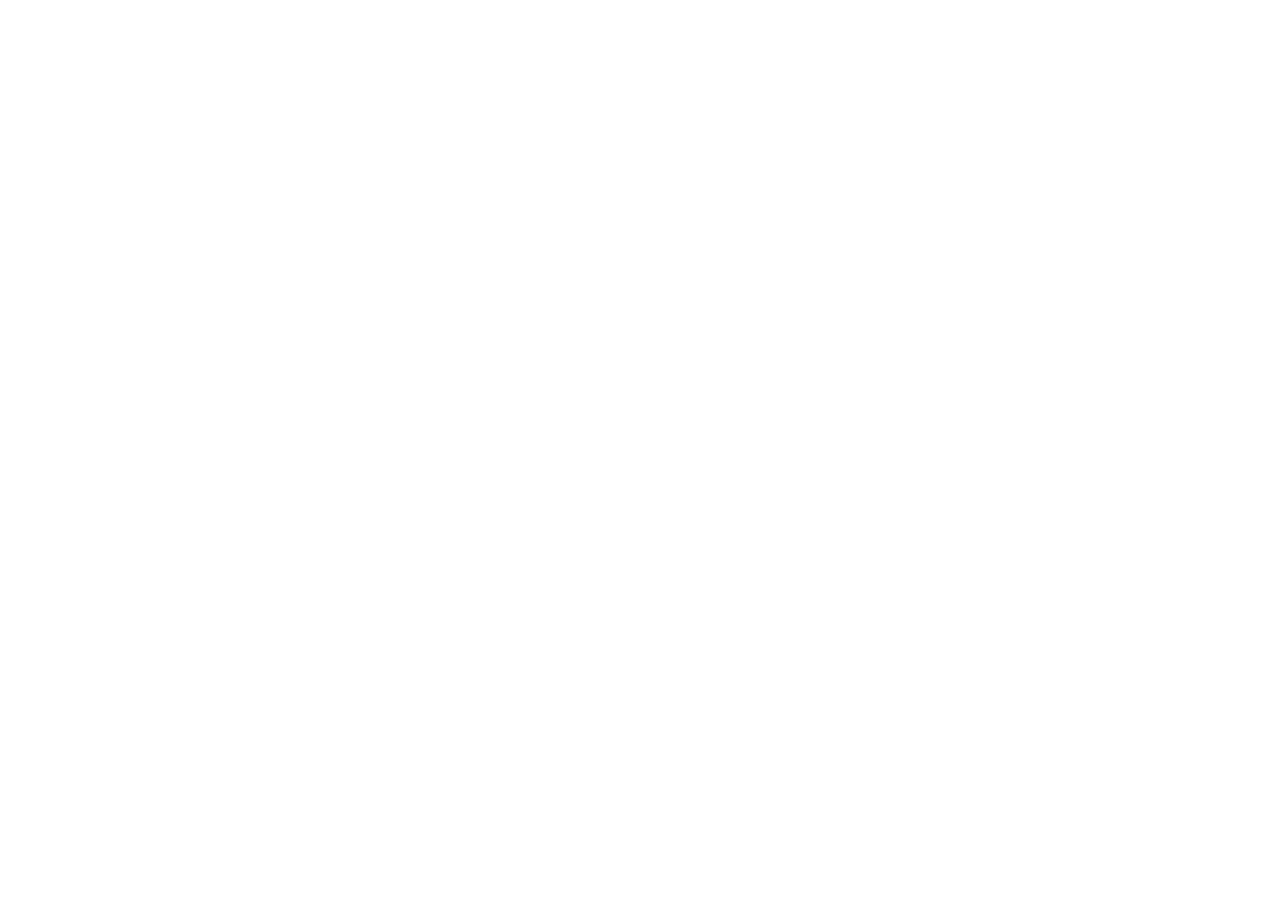
==== index.html @ 0d315c43 "Primer Estructura" ====
<!DOCTYPE html>
<html lang="en">
<head>
    <meta charset="UTF-8">
    <meta name="viewport" content="width=device-width, initial-scale=1.0">
    <title>control de gastos
    
    </title>
</head>
<body>
    
</body>
</html>
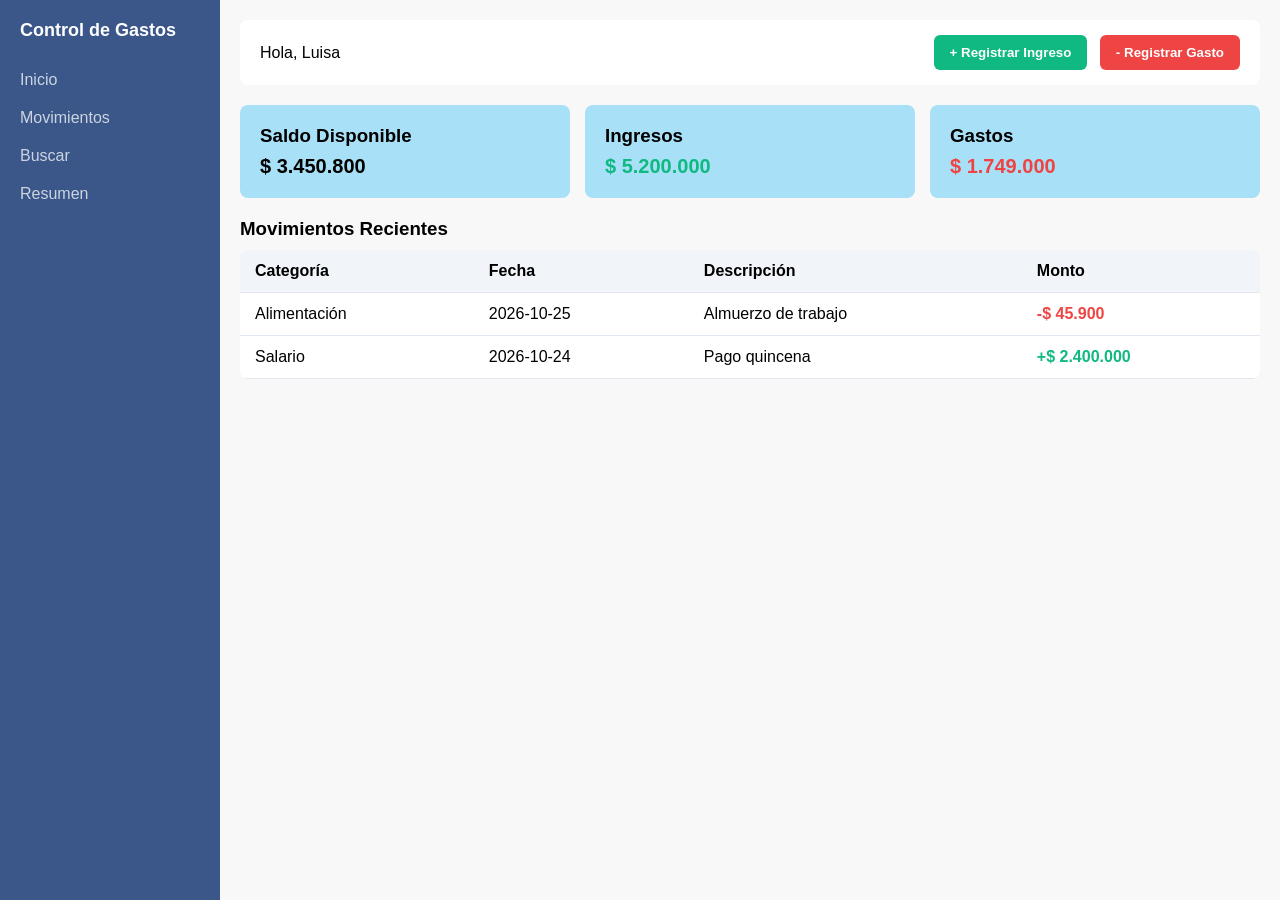
==== commit 4b96d2c0: "Maquetacion inicial" ====
--- a/index.html
+++ b/index.html
@@ -1,14 +1,82 @@
-
 <!DOCTYPE html>
-<html lang="en">
+<html lang="es">
 <head>
     <meta charset="UTF-8">
     <meta name="viewport" content="width=device-width, initial-scale=1.0">
-    <title>control de gastos
-    
-    </title>
+    <title>control de gastos</title>
+    <link rel="stylesheet" href="style.css">
 </head>
 <body>
-    
+
+    <!-- Menú -->
+    <aside>
+        <h2>Control de Gastos</h2>
+        <ul>
+            <li>Inicio</li>
+            <li>Movimientos</li>
+            <li>Buscar</li>
+            <li>Resumen</li>
+        </ul>
+    </aside>
+
+
+    <main>
+        
+        <!-- Encabezado con usuario y botones de acción -->
+        <header>
+            <span>Hola, Luisa</span>
+            <div>
+                <button class="btn btn-ingreso">+ Registrar Ingreso</button>
+                <button class="btn btn-gasto">- Registrar Gasto</button>
+            </div>
+        </header>
+
+        <!-- Tarjetas de Saldo  -->
+        <section class="tarjetas-container">
+            <div class="card">
+                <h3>Saldo Disponible</h3>
+                <p class="monto">$ 3.450.800</p>
+            </div>
+            <div class="card">
+                <h3>Ingresos</h3>
+                <p class="monto texto-ingreso">$ 5.200.000</p>
+            </div>
+            <div class="card">
+                <h3>Gastos</h3>
+                <p class="monto texto-gasto">$ 1.749.000</p>
+            </div>
+        </section>
+
+        <!-- Tabla de Movimientos Recientes -->
+        <section>
+            <h3>Movimientos Recientes</h3>
+            <table>
+                <thead>
+                    <tr>
+                        <th>Categoría</th>
+                        <th>Fecha</th>
+                        <th>Descripción</th>
+                        <th>Monto</th>
+                    </tr>
+                </thead>
+                <tbody>
+                    <tr>
+                        <td>Alimentación</td>
+                        <td>2026-10-25</td>
+                        <td>Almuerzo de trabajo</td>
+                        <td class="texto-gasto">-$ 45.900</td>
+                    </tr>
+                    <tr>
+                        <td>Salario</td>
+                        <td>2026-10-24</td>
+                        <td>Pago quincena</td>
+                        <td class="texto-ingreso">+$ 2.400.000</td>
+                    </tr>
+                </tbody>
+            </table>
+        </section>
+
+    </main>
+
 </body>
 </html>
--- a/style.css
+++ b/style.css
@@ -0,0 +1,130 @@
+
+* {
+    margin: 0;
+    padding: 0;
+    box-sizing: border-box;
+    font-family: Arial, sans-serif;
+}
+
+/* Estructura general de la aplicación */
+body {
+    display: flex;
+    min-height: 100vh;
+    background-color: #f8f8f8;
+}
+
+/* Menú Lateral */
+aside {
+    width: 220px;
+    background-color: #3b5688;
+    color: white;
+    padding: 20px;
+}
+
+aside h2 {
+    font-size: 18px;
+    margin-bottom: 20px;
+}
+
+aside ul {
+    list-style: none;
+}
+
+aside li {
+    padding: 10px 0;
+    color: #cbd5e1;
+    cursor: pointer;
+}
+
+aside li:hover {
+    color: #ffffff;
+}
+
+/* 2. Estilos del Área Principal */
+main {
+    flex: 1;
+    padding: 20px;
+}
+
+header {
+    display: flex;
+    justify-content: space-between;
+    align-items: center;
+    background-color: white;
+    padding: 15px 20px;
+    border-radius: 8px;
+    margin-bottom: 20px;
+}
+
+/* Botones de acción principal */
+.btn {
+    padding: 10px 16px;
+    border: none;
+    border-radius: 6px;
+    cursor: pointer;
+    font-weight: bold;
+    color: white;
+    margin-left: 8px;
+}
+
+.btn-ingreso {
+    background-color: #10b981; /* Verde */
+}
+
+.btn-gasto {
+    background-color: #ef4444; /* Rojo */
+}
+
+/* Secciones generales */
+section {
+    margin-bottom: 20px;
+}
+
+.tarjetas-container {
+    display: flex;
+    gap: 15px;
+}
+
+.card {
+    flex: 1;
+    background-color: rgb(168, 224, 247);
+    padding: 20px;
+    border-radius: 8px;
+}
+
+.monto {
+    font-size: 20px;
+    font-weight: bold;
+    margin-top: 8px;
+}
+
+/*montos e indicadores de saldo */
+.texto-ingreso {
+    color: #10b981;
+    font-weight: bold;
+}
+
+.texto-gasto {
+    color: #ef4444;
+    font-weight: bold;
+}
+
+/* Estilo mejorado para la tabla de movimientos */
+table {
+    width: 100%;
+    background-color: white;
+    border-collapse: collapse;
+    margin-top: 10px;
+    border-radius: 8px;
+    overflow: hidden;
+}
+
+th, td {
+    padding: 12px 15px;
+    text-align: left;
+    border-bottom: 1px solid #e2e8f0;
+}
+
+th {
+    background-color: #f1f5f9;
+}
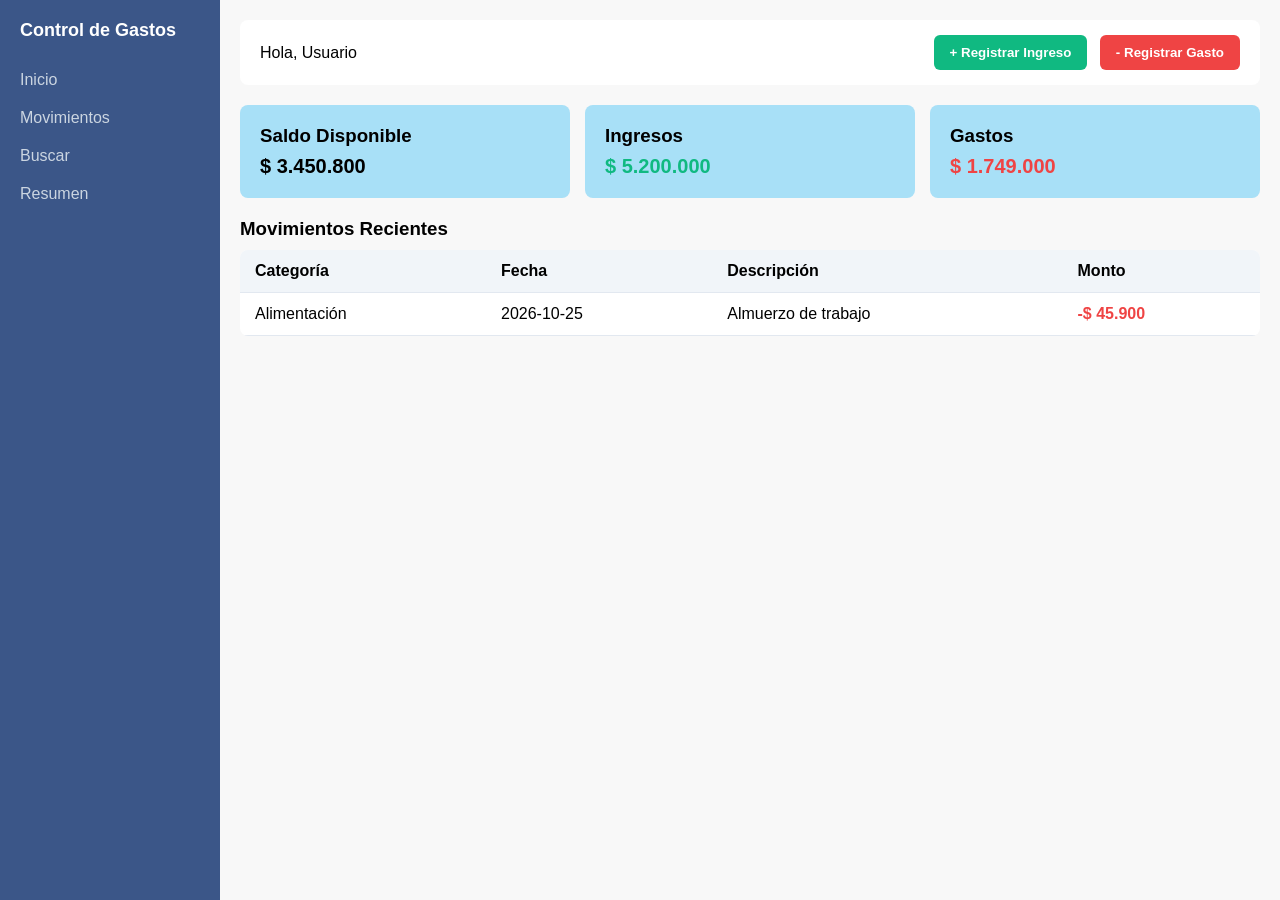
==== commit 606b1bd8: "Adelanto" ====
--- a/index.html
+++ b/index.html
@@ -3,12 +3,12 @@
 <head>
     <meta charset="UTF-8">
     <meta name="viewport" content="width=device-width, initial-scale=1.0">
-    <title>control de gastos</title>
+    <title>Control de Gastos</title>
     <link rel="stylesheet" href="style.css">
 </head>
 <body>
 
-    <!-- Menú -->
+    <!-- Menú Lateral -->
     <aside>
         <h2>Control de Gastos</h2>
         <ul>
@@ -19,19 +19,16 @@
         </ul>
     </aside>
 
-
+    <!-- Contenido Principal -->
     <main>
-        
-        <!-- Encabezado con usuario y botones de acción -->
         <header>
-            <span>Hola, Luisa</span>
+            <span>Hola, Usuario</span>
             <div>
                 <button class="btn btn-ingreso">+ Registrar Ingreso</button>
                 <button class="btn btn-gasto">- Registrar Gasto</button>
             </div>
         </header>
 
-        <!-- Tarjetas de Saldo  -->
         <section class="tarjetas-container">
             <div class="card">
                 <h3>Saldo Disponible</h3>
@@ -47,7 +44,6 @@
             </div>
         </section>
 
-        <!-- Tabla de Movimientos Recientes -->
         <section>
             <h3>Movimientos Recientes</h3>
             <table>
@@ -66,17 +62,65 @@
                         <td>Almuerzo de trabajo</td>
                         <td class="texto-gasto">-$ 45.900</td>
                     </tr>
-                    <tr>
-                        <td>Salario</td>
-                        <td>2026-10-24</td>
-                        <td>Pago quincena</td>
-                        <td class="texto-ingreso">+$ 2.400.000</td>
-                    </tr>
                 </tbody>
             </table>
         </section>
-
     </main>
 
+    <!-- Modal Formulario -->
+    <dialog id="modal-movimiento">
+        <div class="modal-content">
+            <h3>Nuevo Movimiento</h3>
+            <form id="form-movimiento">
+                <div class="form-group">
+                    <label for="tipo">Tipo de Transacción</label>
+                    <select id="tipo">
+                        <option value="gasto">Gasto (-)</option>
+                        <option value="ingreso">Ingreso (+)</option>
+                    </select>
+                </div>
+                <div class="form-group">
+                    <label for="monto">Monto ($ COP)</label>
+                    <input type="number" id="monto" placeholder="Ej. 50000" min="1" required>
+                </div>
+                <div class="form-group">
+                    <label for="categoria">Categoría</label>
+                    <select id="categoria">
+                        <option value="Alimentación">Alimentación</option>
+                        <option value="Transporte">Transporte</option>
+                        <option value="Vivienda">Vivienda</option>
+                        <option value="Salario">Salario</option>
+                        <option value="Gasto Hormiga">Gasto Hormiga</option>
+                    </select>
+                </div>
+                <div class="form-group">
+                    <label for="fecha">Fecha</label>
+                    <input type="date" id="fecha" required>
+                </div>
+                <div class="form-group">
+                    <label for="descripcion">Descripción</label>
+                
+                </div class="form-group">
+                <label for="descripcion">Descripción (opcional)</label>
+                <input type="text" id="descripcion" placeholder="Ej. Almuerzo">
+
+                <div class="modal-acciones">
+                    <button type="button" class="btn-cancelar">Cancelar</button>
+                    <button type="submit" class="btn btn-ingreso">Guardar</button>
+                </div>
+            </form>
+        </div>
+    </dialog>
+
+    <script>
+        const modal = document.getElementById('modal-movimiento');
+        const btnIngreso = document.querySelector('.btn-ingreso');
+        const btnGasto = document.querySelector('.btn-gasto');
+        const btnCancelar = document.querySelector('.btn-cancelar');
+
+        btnIngreso.addEventListener('click', () => modal.showModal());
+        btnGasto.addEventListener('click', () => modal.showModal());
+        btnCancelar.addEventListener('click', () => modal.close());
+    </script>
 </body>
 </html>
--- a/style.css
+++ b/style.css
@@ -40,7 +40,7 @@
     color: #ffffff;
 }
 
-/* 2. Estilos del Área Principal */
+/* Área Principal */
 main {
     flex: 1;
     padding: 20px;
@@ -127,4 +127,31 @@
 
 th {
     background-color: #f1f5f9;
+}
+
+.form-group {
+    display: flex;
+    flex-direction: column;
+    gap: 5px;
+    margin-bottom: 12px;
+}
+
+.form-group label {
+    font-size: 13px;
+    font-weight: bold;
+    color: #334155;
+}
+
+.form-group input,
+.form-group select {
+    padding: 10px;
+    border: 1px solid #cbd5e1;
+    border-radius: 6px;
+    font-size: 14px;
+    outline: none;
+}
+
+.form-group input:focus,
+.form-group select:focus {
+    border-color: #10b981;
 }
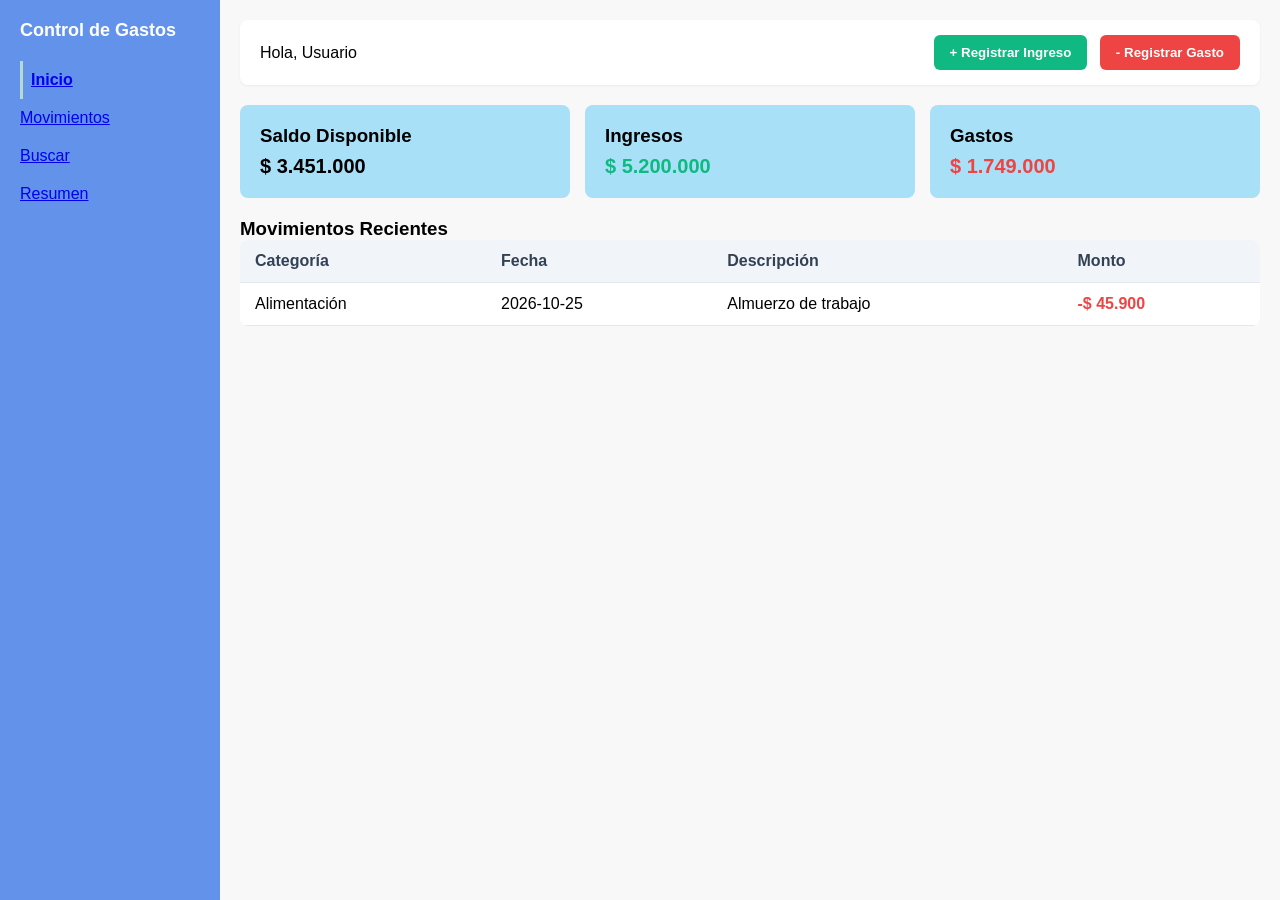
==== commit 285670a6: "Avance" ====
--- a/index.html
+++ b/index.html
@@ -3,7 +3,7 @@
 <head>
     <meta charset="UTF-8">
     <meta name="viewport" content="width=device-width, initial-scale=1.0">
-    <title>Control de Gastos</title>
+    <title>Control de Gastos - Inicio</title>
     <link rel="stylesheet" href="style.css">
 </head>
 <body>
@@ -12,10 +12,10 @@
     <aside>
         <h2>Control de Gastos</h2>
         <ul>
-            <li>Inicio</li>
-            <li>Movimientos</li>
-            <li>Buscar</li>
-            <li>Resumen</li>
+            <li class="active"><a href="index.html">Inicio</a></li>
+            <li><a href="movimientos.html">Movimientos</a></li>
+            <li><a href="buscar.html">Buscar</a></li>
+            <li><a href="resumen.html">Resumen</a></li>
         </ul>
     </aside>
 
@@ -66,43 +66,43 @@
             </table>
         </section>
     </main>
+     
+   <!-- Modal Formulario -->
+<dialog id="modal-movimiento">
+    <div class="modal-content">
+        <h3>Nuevo Movimiento</h3>
+        <form id="form-movimiento">
+            <div class="form-group">
+                <label for="tipo">Tipo de Transacción</label>
+                <select id="tipo">
+                    <option value="gasto">Gasto (-)</option>
+                    <option value="ingreso">Ingreso (+)</option>
+                </select>
+            </div>
+            
+            <div class="form-group">
+                <label for="monto">Monto ($ COP)</label>
 
-    <!-- Modal Formulario -->
-    <dialog id="modal-movimiento">
-        <div class="modal-content">
-            <h3>Nuevo Movimiento</h3>
-            <form id="form-movimiento">
-                <div class="form-group">
-                    <label for="tipo">Tipo de Transacción</label>
-                    <select id="tipo">
-                        <option value="gasto">Gasto (-)</option>
-                        <option value="ingreso">Ingreso (+)</option>
-                    </select>
-                </div>
-                <div class="form-group">
-                    <label for="monto">Monto ($ COP)</label>
-                    <input type="number" id="monto" placeholder="Ej. 50000" min="1" required>
-                </div>
-                <div class="form-group">
-                    <label for="categoria">Categoría</label>
-                    <select id="categoria">
-                        <option value="Alimentación">Alimentación</option>
-                        <option value="Transporte">Transporte</option>
-                        <option value="Vivienda">Vivienda</option>
-                        <option value="Salario">Salario</option>
-                        <option value="Gasto Hormiga">Gasto Hormiga</option>
-                    </select>
-                </div>
-                <div class="form-group">
-                    <label for="fecha">Fecha</label>
-                    <input type="date" id="fecha" required>
-                </div>
-                <div class="form-group">
-                    <label for="descripcion">Descripción</label>
-                
-                </div class="form-group">
+
+                <input type="number" id="monto" placeholder="Ej. 50000" min="1" max="10000000" required>
+            </div>
+            
+            <div class="form-group">
+                <label for="categoria">Categoría</label>
+                <select id="categoria">
+                    <!-- Se llena según el tipo -->
+                </select>
+            </div>
+            
+            <div class="form-group">
+                <label for="fecha">Fecha</label>
+                <input type="date" id="fecha" required>
+            </div>
+            
+            <div class="form-group">
                 <label for="descripcion">Descripción (opcional)</label>
-                <input type="text" id="descripcion" placeholder="Ej. Almuerzo">
+                <input type="text" id="descripcion" placeholder="Ej. Detalle del pago">
+            </div>
 
                 <div class="modal-acciones">
                     <button type="button" class="btn-cancelar">Cancelar</button>
@@ -112,15 +112,6 @@
         </div>
     </dialog>
 
-    <script>
-        const modal = document.getElementById('modal-movimiento');
-        const btnIngreso = document.querySelector('.btn-ingreso');
-        const btnGasto = document.querySelector('.btn-gasto');
-        const btnCancelar = document.querySelector('.btn-cancelar');
-
-        btnIngreso.addEventListener('click', () => modal.showModal());
-        btnGasto.addEventListener('click', () => modal.showModal());
-        btnCancelar.addEventListener('click', () => modal.close());
-    </script>
+    <script src="script.js"></script>
 </body>
 </html>
--- a/style.css
+++ b/style.css
@@ -1,4 +1,4 @@
-
+/* --- Reset Básico --- */
 * {
     margin: 0;
     padding: 0;
@@ -6,17 +6,17 @@
     font-family: Arial, sans-serif;
 }
 
-/* Estructura general de la aplicación */
+/* --- Estructura General --- */
 body {
     display: flex;
     min-height: 100vh;
     background-color: #f8f8f8;
 }
 
-/* Menú Lateral */
+/* --- Menú Lateral (Sidebar) --- */
 aside {
     width: 220px;
-    background-color: #3b5688;
+    background-color: #6392ea;
     color: white;
     padding: 20px;
 }
@@ -32,15 +32,23 @@
 
 aside li {
     padding: 10px 0;
-    color: #cbd5e1;
+    color: #bec6d0;
     cursor: pointer;
+    transition: color 0.2s ease, padding 0.2s ease;
 }
 
 aside li:hover {
     color: #ffffff;
 }
 
-/* Área Principal */
+aside li.active {
+    color: #ffffff;
+    font-weight: bold;
+    border-left: 3px solid #b6dbce;
+    padding-left: 8px;
+}
+
+/* --- Área Principal --- */
 main {
     flex: 1;
     padding: 20px;
@@ -54,9 +62,10 @@
     padding: 15px 20px;
     border-radius: 8px;
     margin-bottom: 20px;
-}
-
-/* Botones de acción principal */
+    box-shadow: 0 1px 3px rgba(0, 0, 0, 0.05);
+}
+
+/* --- Botones --- */
 .btn {
     padding: 10px 16px;
     border: none;
@@ -65,6 +74,11 @@
     font-weight: bold;
     color: white;
     margin-left: 8px;
+    transition: opacity 0.2s ease;
+}
+
+.btn:hover {
+    opacity: 0.9;
 }
 
 .btn-ingreso {
@@ -75,7 +89,7 @@
     background-color: #ef4444; /* Rojo */
 }
 
-/* Secciones generales */
+/* --- Secciones y Tarjetas Principales --- */
 section {
     margin-bottom: 20px;
 }
@@ -98,7 +112,7 @@
     margin-top: 8px;
 }
 
-/*montos e indicadores de saldo */
+/* --- Indicadores de Saldo / Montos --- */
 .texto-ingreso {
     color: #10b981;
     font-weight: bold;
@@ -109,12 +123,81 @@
     font-weight: bold;
 }
 
-/* Estilo mejorado para la tabla de movimientos */
+/* --- Buscador --- */
+#contenedor-buscador {
+    margin-bottom: 20px;
+}   
+
+#contenedor-buscador input {
+    width: 100%;
+    padding: 10px;
+    border: 1px solid #cbd5e1;
+    border-radius: 6px;
+    font-size: 14px;
+    outline: none;
+}
+
+#contenedor-buscador input:focus {
+    border-color: #6392ea;
+}
+
+/* --- Vista de Resumen Dinámico --- */
+#contenedor-resumen {
+    display: flex;
+    flex-wrap: wrap;
+    gap: 06px;
+    margin-bottom: 40px;
+} 
+
+#contenedor-resumen .card {
+    background-color: rgb(166, 144, 144);
+    border: 1px solid #eeeeee;
+    border-radius: 8px;
+    padding: 16px;
+    flex: 1 1 calc(25% - 16px);
+    min-width: 200px;
+    box-shadow: 0 1px 3px rgba(0, 0, 0, 0.05);
+}
+
+#contenedor-resumen .card h4 {
+    margin-bottom: 8px;
+    font-size: 14px;
+    color: #8f10a8;
+    text-transform: capitalize;
+}
+
+#contenedor-resumen .card .monto {
+    font-size: 18px;
+    color: #1e293b;
+}
+
+/* --- Tabla de Movimientos --- */
+#contenedor-movimientos {
+    max-height: 400px;
+    overflow-y: auto;
+    border-radius: 8px;
+    background-color: white;
+    box-shadow: 0 1px 3px rgba(0, 0, 0, 0.05);
+}
+
+#contenedor-movimientos::-webkit-scrollbar {
+    width: 8px;
+}
+
+#contenedor-movimientos::-webkit-scrollbar-thumb {
+    background-color: #cbd5e1;
+    border-radius: 4px;
+}
+
+#contenedor-movimientos::-webkit-scrollbar-track {
+    background-color: #f1f5f9;
+    border-radius: 4px;
+}
+
 table {
     width: 100%;
     background-color: white;
     border-collapse: collapse;
-    margin-top: 10px;
     border-radius: 8px;
     overflow: hidden;
 }
@@ -125,10 +208,17 @@
     border-bottom: 1px solid #e2e8f0;
 }
 
-th {
+th, #contenedor-movimientos th {
     background-color: #f1f5f9;
-}
-
+    font-weight: bold;
+    color: #334155;
+}
+
+#contenedor-movimientos tr:hover {
+    background-color: #f8fafc;
+}
+
+/* --- Formularios y Modales --- */
 .form-group {
     display: flex;
     flex-direction: column;
@@ -154,4 +244,21 @@
 .form-group input:focus,
 .form-group select:focus {
     border-color: #10b981;
+}
+
+#modal-movimiento {
+    border: none;
+    border-radius: 8px;
+    padding: 20px;
+    width: 400px;
+    margin: auto;
+}           
+
+#modal-movimiento::backdrop {
+    background-color: rgba(0, 0, 0, 0.5);
+}
+
+/* --- Utilidades --- */
+.vista.oculto {
+    display: none !important;
 }
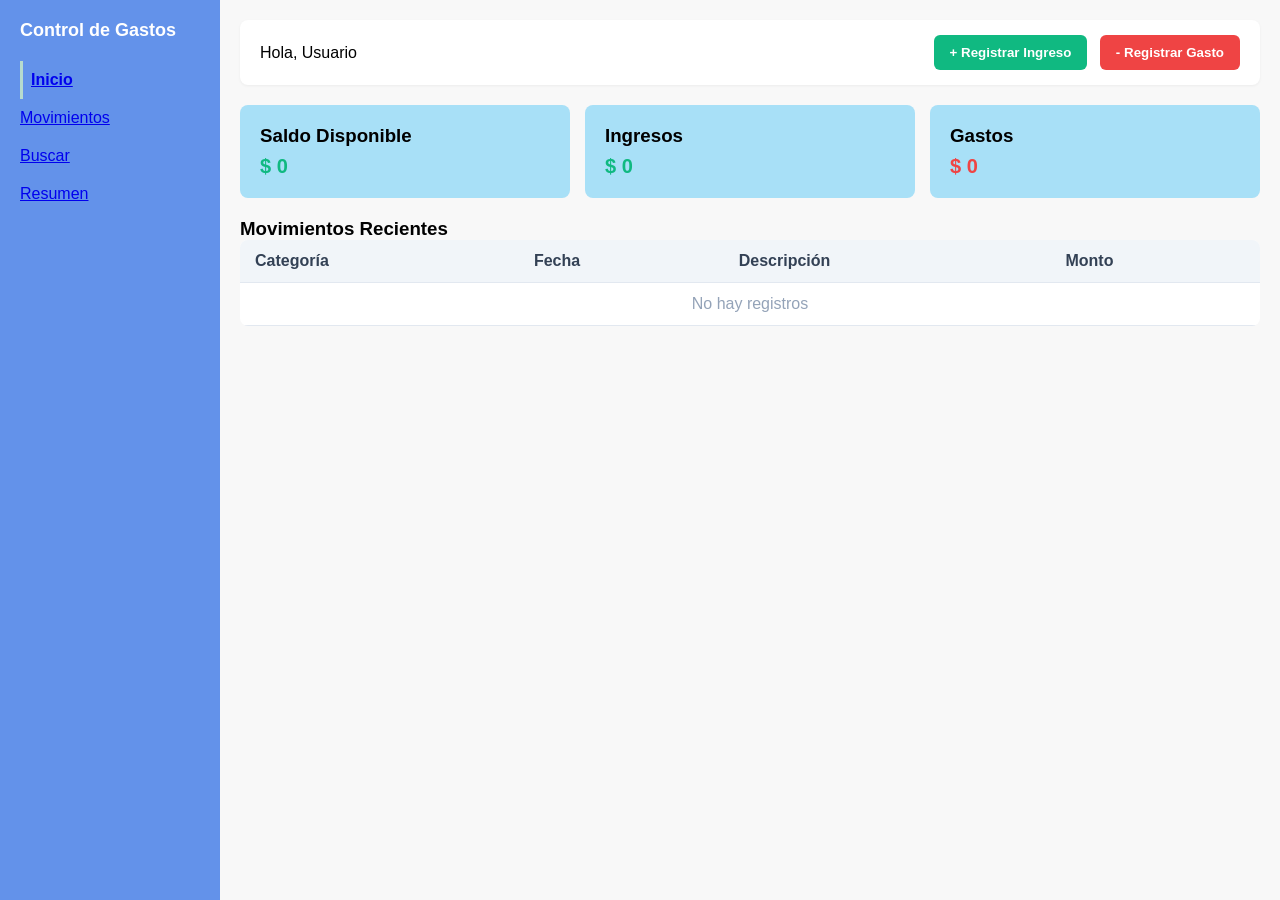
==== commit c08210f4: "Cambio reciente" ====
--- a/index.html
+++ b/index.html
@@ -32,15 +32,15 @@
         <section class="tarjetas-container">
             <div class="card">
                 <h3>Saldo Disponible</h3>
-                <p class="monto">$ 3.450.800</p>
+                <p class="monto" id="monto-saldo">$ 0</p>
             </div>
             <div class="card">
                 <h3>Ingresos</h3>
-                <p class="monto texto-ingreso">$ 5.200.000</p>
+                <p class="monto texto-ingreso" id="monto-ingresos">$ 0</p>
             </div>
             <div class="card">
                 <h3>Gastos</h3>
-                <p class="monto texto-gasto">$ 1.749.000</p>
+                <p class="monto texto-gasto" id="monto-gastos">$ 0</p>
             </div>
         </section>
 
@@ -55,54 +55,47 @@
                         <th>Monto</th>
                     </tr>
                 </thead>
-                <tbody>
-                    <tr>
-                        <td>Alimentación</td>
-                        <td>2026-10-25</td>
-                        <td>Almuerzo de trabajo</td>
-                        <td class="texto-gasto">-$ 45.900</td>
-                    </tr>
+                <tbody id="cuerpo-inicio">
+                    <!-- Se llena dinámicamente con JS -->
                 </tbody>
             </table>
         </section>
     </main>
-     
-   <!-- Modal Formulario -->
-<dialog id="modal-movimiento">
-    <div class="modal-content">
-        <h3>Nuevo Movimiento</h3>
-        <form id="form-movimiento">
-            <div class="form-group">
-                <label for="tipo">Tipo de Transacción</label>
-                <select id="tipo">
-                    <option value="gasto">Gasto (-)</option>
-                    <option value="ingreso">Ingreso (+)</option>
-                </select>
-            </div>
-            
-            <div class="form-group">
-                <label for="monto">Monto ($ COP)</label>
-
-
-                <input type="number" id="monto" placeholder="Ej. 50000" min="1" max="10000000" required>
-            </div>
-            
-            <div class="form-group">
-                <label for="categoria">Categoría</label>
-                <select id="categoria">
-                    <!-- Se llena según el tipo -->
-                </select>
-            </div>
-            
-            <div class="form-group">
-                <label for="fecha">Fecha</label>
-                <input type="date" id="fecha" required>
-            </div>
-            
-            <div class="form-group">
-                <label for="descripcion">Descripción (opcional)</label>
-                <input type="text" id="descripcion" placeholder="Ej. Detalle del pago">
-            </div>
+      
+    <!-- Modal Formulario -->
+    <dialog id="modal-movimiento">
+        <div class="modal-content">
+            <h3>Nuevo Movimiento</h3>
+            <form id="form-movimiento">
+                <div class="form-group">
+                    <label for="tipo">Tipo de Transacción</label>
+                    <select id="tipo">
+                        <option value="gasto">Gasto (-)</option>
+                        <option value="ingreso">Ingreso (+)</option>
+                    </select>
+                </div>
+                
+                <div class="form-group">
+                    <label for="monto">Monto ($ COP)</label>
+                    <input type="number" id="monto" placeholder="Ej. 50000" min="1" max="10000000" required>
+                </div>
+                
+                <div class="form-group">
+                    <label for="categoria">Categoría</label>
+                    <select id="categoria">
+                        <!-- Se llena dinámicamente -->
+                    </select>
+                </div>
+                
+                <div class="form-group">
+                    <label for="fecha">Fecha</label>
+                    <input type="date" id="fecha" required>
+                </div>
+                
+                <div class="form-group">
+                    <label for="descripcion">Descripción (opcional)</label>
+                    <input type="text" id="descripcion" placeholder="Ej. Detalle del pago">
+                </div>
 
                 <div class="modal-acciones">
                     <button type="button" class="btn-cancelar">Cancelar</button>
